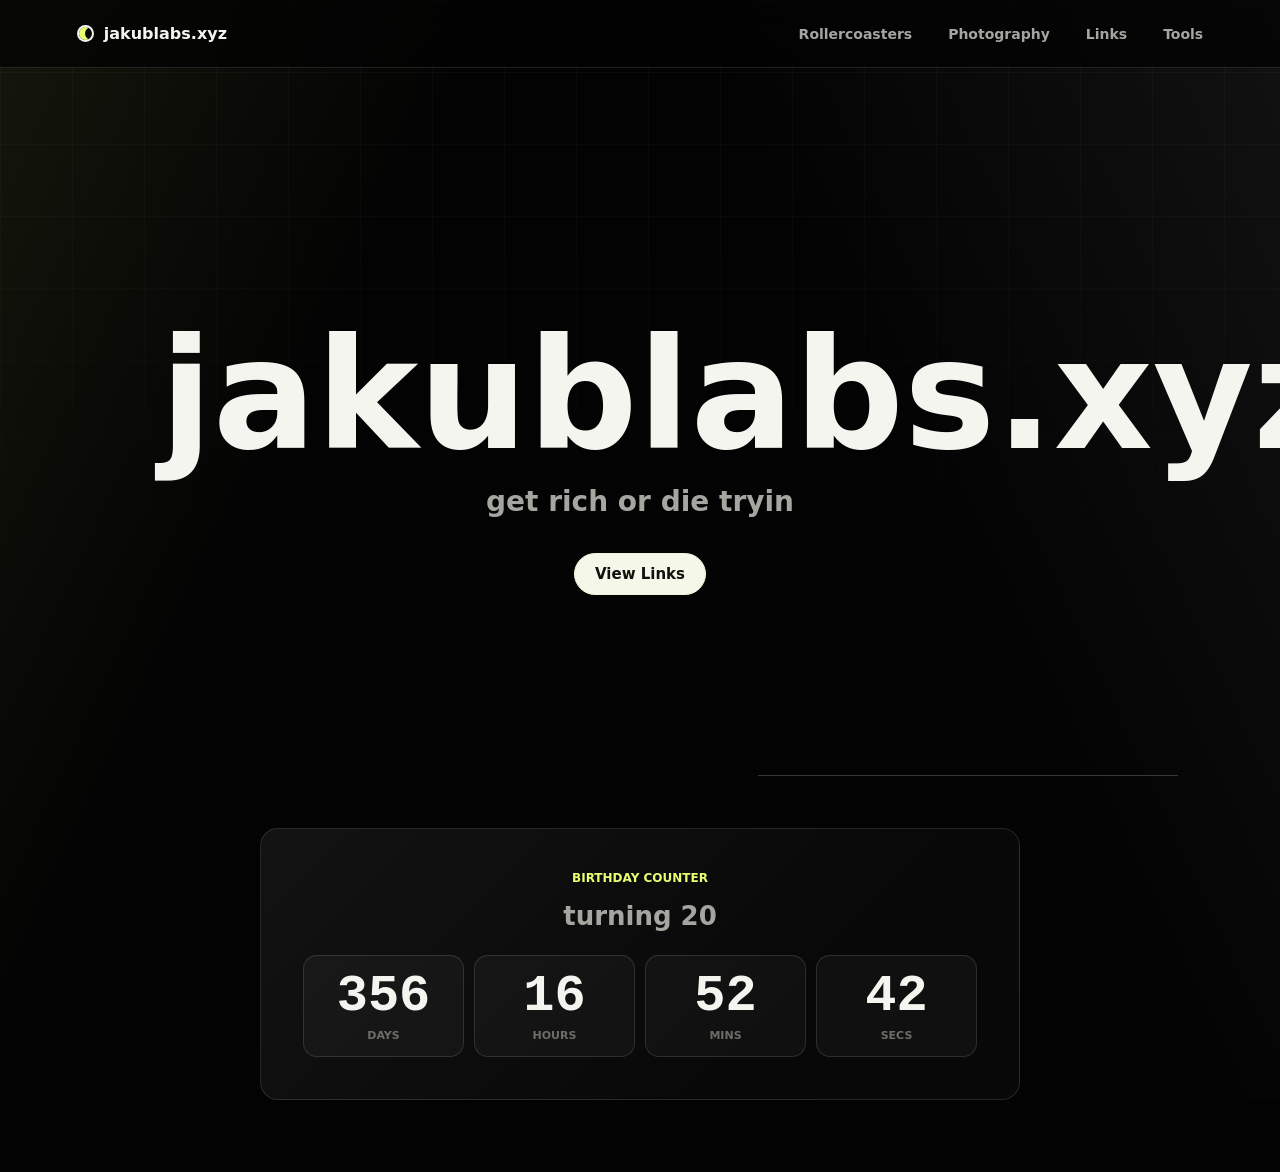
==== index.html @ 98b70791 "Add files via upload" ====
<!doctype html>
<html lang="en">
  <head>
    <meta charset="UTF-8" />
    <meta name="viewport" content="width=device-width, initial-scale=1.0" />
    <title>jakublabs.xyz</title>
    <link rel="stylesheet" href="styles.css" />
  </head>
  <body>
    <header class="site-header" aria-label="Primary">
      <a class="brand" href="#" aria-label="jakublabs.xyz home">
        <span class="brand-mark" aria-hidden="true"></span>
        <span>jakublabs.xyz</span>
      </a>

      <nav class="nav-links" aria-label="Main navigation">
        <a href="https://rollercoasters.jakublabs.xyz">Rollercoasters</a>
        <a href="https://jakubondslr.myportfolio.com/">Photography</a>
        <a href="https://links.jakublabs.xyz/">Links</a>
        <a href="tools/index.html">Tools</a>
      </nav>
    </header>

    <main>
      <section class="hero" aria-labelledby="page-title">
        <div class="hero-inner">
          <h1 id="page-title">jakublabs.xyz</h1>
          <p class="lede">get rich or die tryin</p>
          <div class="hero-actions">
            <a class="button button-light" href="https://links.jakublabs.xyz/">View Links</a>
          </div>
        </div>
      </section>

      <section class="birthday-counter" aria-labelledby="birthday-counter-title">
        <p class="counter-label" id="birthday-counter-title">birthday counter</p>
        <p class="counter-age" id="birthday-age">turning --</p>
        <p class="birthday-message" id="birthday-message" hidden>its my birthday</p>
        <div class="timer" id="birthday-timer" aria-live="polite">
          <div class="timer-unit">
            <span class="timer-value" id="timer-days">--</span>
            <span class="timer-label">days</span>
          </div>
          <div class="timer-unit">
            <span class="timer-value" id="timer-hours">--</span>
            <span class="timer-label">hours</span>
          </div>
          <div class="timer-unit">
            <span class="timer-value" id="timer-minutes">--</span>
            <span class="timer-label">mins</span>
          </div>
          <div class="timer-unit">
            <span class="timer-value" id="timer-seconds">--</span>
            <span class="timer-label">secs</span>
          </div>
        </div>
      </section>
    </main>

    <script src="script.js"></script>
  </body>
</html>
---- styles.css ----
:root {
  color-scheme: dark;
  --bg: #030303;
  --surface: #0a0a0b;
  --surface-soft: #111113;
  --line: rgba(255, 255, 255, 0.12);
  --line-strong: rgba(255, 255, 255, 0.2);
  --text: #f5f5f0;
  --muted: #a6a6a0;
  --dim: #6d6d68;
  --signal: #e9ff70;
}

* {
  box-sizing: border-box;
}

html {
  min-height: 100%;
  background: var(--bg);
}

body {
  min-height: 100vh;
  margin: 0;
  overflow-x: hidden;
  background:
    linear-gradient(115deg, rgba(233, 255, 112, 0.08), transparent 28rem),
    linear-gradient(245deg, rgba(255, 255, 255, 0.06), transparent 34rem),
    var(--bg);
  color: var(--text);
  font-family:
    Inter, ui-sans-serif, system-ui, -apple-system, BlinkMacSystemFont, "Segoe UI",
    sans-serif;
}

body::before {
  position: fixed;
  inset: 0;
  pointer-events: none;
  content: "";
  background-image:
    linear-gradient(rgba(255, 255, 255, 0.035) 1px, transparent 1px),
    linear-gradient(90deg, rgba(255, 255, 255, 0.035) 1px, transparent 1px);
  background-size: 72px 72px;
  mask-image: linear-gradient(to bottom, #000, transparent 75%);
}

a {
  color: inherit;
  text-decoration: none;
}

.site-header {
  position: sticky;
  top: 0;
  z-index: 5;
  display: flex;
  min-height: 68px;
  align-items: center;
  justify-content: space-between;
  gap: 28px;
  padding: 0 clamp(20px, 6vw, 92px);
  border-bottom: 1px solid var(--line);
  background: rgba(3, 3, 3, 0.76);
  backdrop-filter: blur(18px);
}

.brand,
.nav-links {
  display: flex;
  align-items: center;
}

.brand {
  gap: 10px;
  font-size: 16px;
  font-weight: 760;
}

.brand-mark {
  width: 17px;
  height: 17px;
  border: 2px solid var(--text);
  border-radius: 50%;
  box-shadow: inset 6px 0 0 var(--signal);
}

.nav-links {
  justify-content: flex-end;
  gap: clamp(18px, 3vw, 36px);
  color: var(--muted);
  font-size: 14px;
  font-weight: 650;
}

.nav-links a {
  transition:
    color 160ms ease,
    transform 160ms ease;
}

.nav-links a:hover {
  color: var(--text);
  transform: translateY(-1px);
}

.hero {
  position: relative;
  display: grid;
  min-height: min(760px, calc(100vh - 68px));
  place-items: center;
  padding: clamp(68px, 12vw, 132px) 24px clamp(56px, 9vw, 104px);
  text-align: center;
}

.hero::after {
  position: absolute;
  right: max(24px, 8vw);
  bottom: 52px;
  width: min(34vw, 420px);
  height: 1px;
  background: var(--line-strong);
  content: "";
}

.hero-inner {
  position: relative;
  z-index: 1;
  display: grid;
  justify-items: center;
}

h1 {
  max-width: 960px;
  margin: 0;
  font-size: clamp(58px, 12vw, 156px);
  font-weight: 820;
  line-height: 0.86;
  letter-spacing: 0;
}

.lede {
  margin: 24px auto 0;
  color: var(--muted);
  font-size: clamp(18px, 2.2vw, 28px);
  font-weight: 560;
  line-height: 1.2;
}

.hero-actions {
  display: flex;
  justify-content: center;
  margin-top: 34px;
}

.button {
  display: inline-flex;
  min-height: 42px;
  align-items: center;
  justify-content: center;
  border-radius: 999px;
  padding: 0 20px;
  font-size: 15px;
  font-weight: 760;
  white-space: nowrap;
}

.button-light {
  border: 1px solid #eff2d6;
  background: #f5f7e9;
  color: #11120e;
}

.birthday-counter {
  position: relative;
  z-index: 1;
  width: min(760px, calc(100% - 40px));
  margin: 0 auto 72px;
  border: 1px solid var(--line);
  border-radius: 18px;
  background:
    linear-gradient(135deg, rgba(255, 255, 255, 0.045), transparent 70%),
    rgba(10, 10, 11, 0.82);
  padding: clamp(24px, 5vw, 42px);
  text-align: center;
}

.counter-label {
  margin: 0;
  color: var(--signal);
  font-size: 12px;
  font-weight: 820;
  text-transform: uppercase;
}

.counter-age {
  margin: 16px 0 0;
  color: var(--muted);
  font-size: clamp(18px, 3vw, 26px);
  font-weight: 650;
}

.birthday-message {
  margin: 20px 0 0;
  color: var(--text);
  font-size: clamp(28px, 6vw, 54px);
  font-weight: 820;
  line-height: 1;
}

.timer {
  display: grid;
  grid-template-columns: repeat(4, minmax(0, 1fr));
  gap: 10px;
  margin-top: 24px;
}

.timer-unit {
  display: grid;
  min-width: 0;
  gap: 8px;
  border: 1px solid var(--line);
  border-radius: 14px;
  background: rgba(255, 255, 255, 0.035);
  padding: 16px 10px 14px;
}

.timer-value {
  color: var(--text);
  font-family:
    "SFMono-Regular", Consolas, "Liberation Mono", Menlo, monospace;
  font-size: clamp(28px, 6vw, 52px);
  font-weight: 800;
  line-height: 0.95;
  font-variant-numeric: tabular-nums;
}

.timer-label {
  color: var(--dim);
  font-size: 11px;
  font-weight: 780;
  text-transform: uppercase;
}

.tools-page {
  position: relative;
  z-index: 1;
  width: min(1120px, calc(100% - 40px));
  margin: 0 auto;
  padding: clamp(56px, 9vw, 104px) 0 72px;
}

.tools-hero {
  display: grid;
  justify-items: center;
  padding: 24px 0 clamp(42px, 7vw, 72px);
  text-align: center;
}

.tools-kicker {
  margin: 0 0 16px;
  color: var(--signal);
  font-size: 12px;
  font-weight: 820;
  text-transform: uppercase;
}

.tools-grid {
  display: grid;
  grid-template-columns: repeat(3, minmax(0, 1fr));
  gap: 14px;
}

.tool-card {
  display: grid;
  min-height: 220px;
  align-content: end;
  border: 1px solid var(--line);
  border-radius: 18px;
  background:
    linear-gradient(135deg, rgba(255, 255, 255, 0.045), transparent 70%),
    rgba(10, 10, 11, 0.82);
  padding: 24px;
  transition:
    border-color 160ms ease,
    transform 160ms ease,
    background 160ms ease;
}

.tool-card:hover {
  border-color: rgba(233, 255, 112, 0.55);
  background:
    linear-gradient(135deg, rgba(233, 255, 112, 0.1), transparent 70%),
    rgba(17, 17, 19, 0.92);
  transform: translateY(-2px);
}

.tool-number {
  color: var(--signal);
  font-size: 12px;
  font-weight: 820;
}

.tool-card h2 {
  margin: 42px 0 10px;
  color: var(--text);
  font-size: clamp(30px, 4vw, 48px);
  line-height: 0.95;
}

.tool-card p {
  max-width: 32ch;
  margin: 0;
  color: var(--muted);
  font-size: 15px;
  line-height: 1.35;
}

@media (max-width: 760px) {
  .site-header {
    align-items: flex-start;
    flex-direction: column;
    justify-content: center;
    padding-block: 16px;
  }

  .nav-links {
    width: 100%;
    justify-content: space-between;
    gap: 12px;
  }

  .hero {
    min-height: 620px;
  }

  .hero::after {
    right: 24px;
    bottom: 34px;
    width: calc(100% - 48px);
  }

  .birthday-counter {
    margin-bottom: 40px;
  }

  .timer {
    grid-template-columns: repeat(2, minmax(0, 1fr));
  }

  .tools-grid {
    grid-template-columns: 1fr;
  }
}

@media (max-width: 460px) {
  .nav-links {
    font-size: 13px;
  }

  h1 {
    font-size: clamp(48px, 18vw, 76px);
  }
}
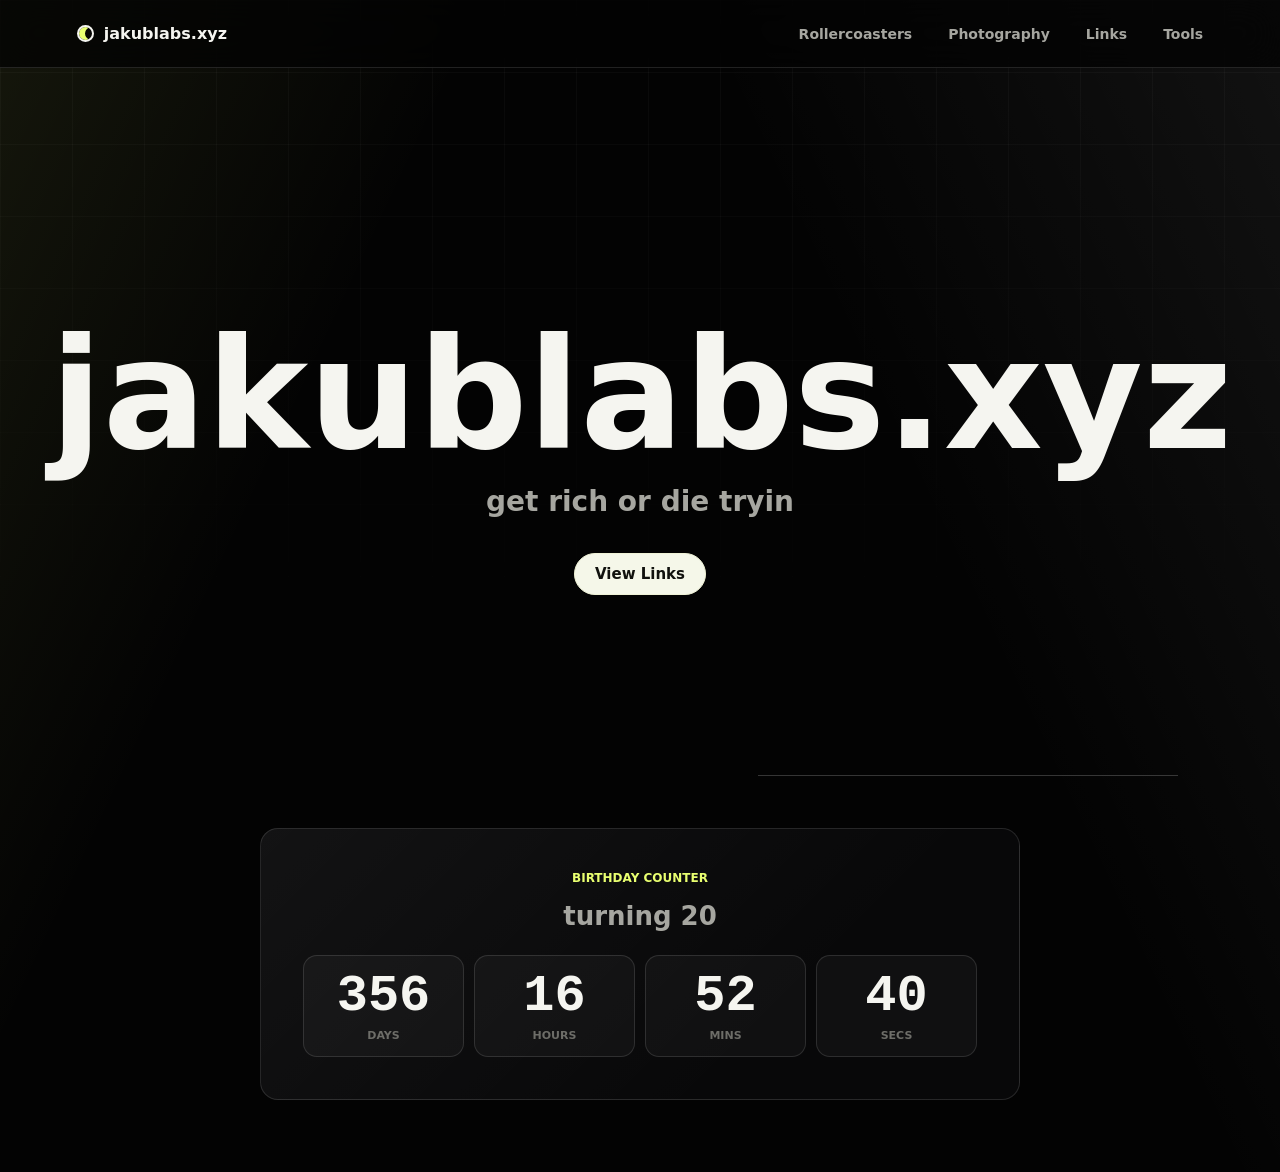
==== commit 0d8aefb6: "Add files via upload" ====
--- a/index.html
+++ b/index.html
@@ -17,7 +17,7 @@
         <a href="https://rollercoasters.jakublabs.xyz">Rollercoasters</a>
         <a href="https://jakubondslr.myportfolio.com/">Photography</a>
         <a href="https://links.jakublabs.xyz/">Links</a>
-        <a href="tools/index.html">Tools</a>
+        <a href="tools/">Tools</a>
       </nav>
     </header>
 
--- a/styles.css
+++ b/styles.css
@@ -16,11 +16,14 @@
 }
 
 html {
+  width: 100%;
   min-height: 100%;
+  overflow-x: hidden;
   background: var(--bg);
 }
 
 body {
+  width: 100%;
   min-height: 100vh;
   margin: 0;
   overflow-x: hidden;
@@ -56,11 +59,14 @@
   top: 0;
   z-index: 5;
   display: flex;
+  flex-wrap: nowrap;
   min-height: 68px;
   align-items: center;
   justify-content: space-between;
   gap: 28px;
   padding: 0 clamp(20px, 6vw, 92px);
+  width: 100%;
+  max-width: 100%;
   border-bottom: 1px solid var(--line);
   background: rgba(3, 3, 3, 0.76);
   backdrop-filter: blur(18px);
@@ -87,6 +93,9 @@
 }
 
 .nav-links {
+  min-width: 0;
+  max-width: 100%;
+  flex-wrap: nowrap;
   justify-content: flex-end;
   gap: clamp(18px, 3vw, 36px);
   color: var(--muted);
@@ -132,12 +141,13 @@
 }
 
 h1 {
-  max-width: 960px;
+  max-width: min(1180px, 100%);
   margin: 0;
   font-size: clamp(58px, 12vw, 156px);
   font-weight: 820;
   line-height: 0.86;
   letter-spacing: 0;
+  white-space: nowrap;
 }
 
 .lede {
@@ -317,22 +327,50 @@
   line-height: 1.35;
 }
 
+@media (max-width: 980px) {
+  .tools-grid {
+    grid-template-columns: repeat(2, minmax(0, 1fr));
+  }
+}
+
 @media (max-width: 760px) {
   .site-header {
-    align-items: flex-start;
-    flex-direction: column;
+    align-items: center;
+    flex-wrap: wrap;
     justify-content: center;
-    padding-block: 16px;
+    gap: 14px;
+    padding: 14px 18px 16px;
   }
 
   .nav-links {
     width: 100%;
-    justify-content: space-between;
-    gap: 12px;
+    justify-content: center;
+    gap: 10px;
+    overflow-x: auto;
+    overscroll-behavior-x: contain;
+    padding-bottom: 2px;
+    font-size: 13px;
+    scrollbar-width: none;
+  }
+
+  .nav-links::-webkit-scrollbar {
+    display: none;
+  }
+
+  .nav-links a {
+    border: 1px solid var(--line);
+    border-radius: 999px;
+    background: rgba(255, 255, 255, 0.035);
+    padding: 8px 11px;
   }
 
   .hero {
-    min-height: 620px;
+    min-height: 540px;
+    padding: 72px 18px 76px;
+  }
+
+  h1 {
+    white-space: normal;
   }
 
   .hero::after {
@@ -342,24 +380,79 @@
   }
 
   .birthday-counter {
+    width: min(100% - 28px, 760px);
     margin-bottom: 40px;
+    padding: 22px 14px;
   }
 
   .timer {
     grid-template-columns: repeat(2, minmax(0, 1fr));
+    gap: 8px;
   }
 
   .tools-grid {
     grid-template-columns: 1fr;
   }
+
+  .tools-page {
+    width: min(100% - 28px, 1120px);
+    padding-top: 44px;
+  }
+
+  .tool-card {
+    min-height: 170px;
+    padding: 20px;
+  }
+
+  .tool-card h2 {
+    margin-top: 32px;
+  }
 }
 
 @media (max-width: 460px) {
+  body::before {
+    background-size: 52px 52px;
+  }
+
+  .brand {
+    font-size: 15px;
+  }
+
   .nav-links {
-    font-size: 13px;
+    justify-content: flex-start;
+    flex-wrap: nowrap;
   }
 
   h1 {
-    font-size: clamp(48px, 18vw, 76px);
-  }
-}
+    font-size: clamp(42px, 16vw, 68px);
+    line-height: 0.9;
+    white-space: normal;
+  }
+
+  .hero {
+    min-height: 460px;
+  }
+
+  .lede {
+    font-size: 17px;
+  }
+
+  .timer-value {
+    font-size: clamp(26px, 11vw, 42px);
+  }
+
+  .timer-unit {
+    padding: 14px 8px 12px;
+  }
+
+  .button {
+    min-height: 40px;
+    padding: 0 17px;
+  }
+}
+
+@media (max-width: 340px) {
+  .timer {
+    grid-template-columns: 1fr;
+  }
+}
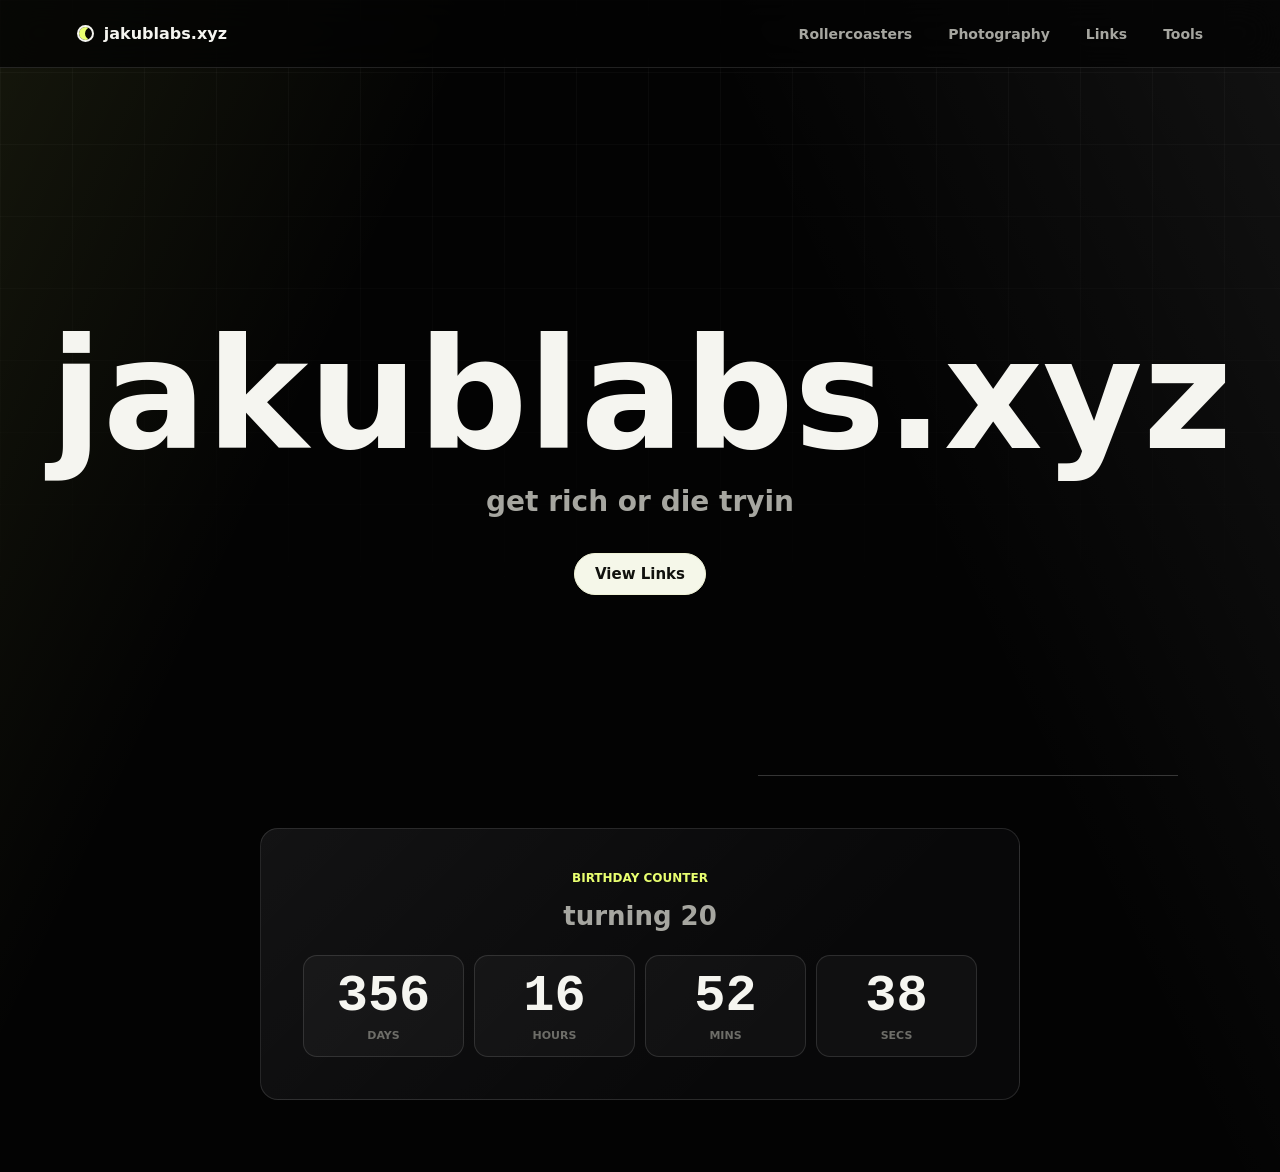
==== commit 972265fb: "Add files via upload" ====
--- a/index.html
+++ b/index.html
@@ -17,7 +17,7 @@
         <a href="https://rollercoasters.jakublabs.xyz">Rollercoasters</a>
         <a href="https://jakubondslr.myportfolio.com/">Photography</a>
         <a href="https://links.jakublabs.xyz/">Links</a>
-        <a href="tools/">Tools</a>
+        <a href="tools/index.html">Tools</a>
       </nav>
     </header>
 
--- a/styles.css
+++ b/styles.css
@@ -137,6 +137,8 @@
   position: relative;
   z-index: 1;
   display: grid;
+  width: 100%;
+  min-width: 0;
   justify-items: center;
 }
 
@@ -344,7 +346,8 @@
 
   .nav-links {
     width: 100%;
-    justify-content: center;
+    justify-content: flex-start;
+    flex-wrap: nowrap;
     gap: 10px;
     overflow-x: auto;
     overscroll-behavior-x: contain;
@@ -370,7 +373,8 @@
   }
 
   h1 {
-    white-space: normal;
+    white-space: nowrap;
+    max-width: 100%;
   }
 
   .hero::after {
@@ -424,9 +428,9 @@
   }
 
   h1 {
-    font-size: clamp(42px, 16vw, 68px);
-    line-height: 0.9;
-    white-space: normal;
+    font-size: clamp(31px, 10.7vw, 48px);
+    line-height: 0.92;
+    white-space: nowrap;
   }
 
   .hero {
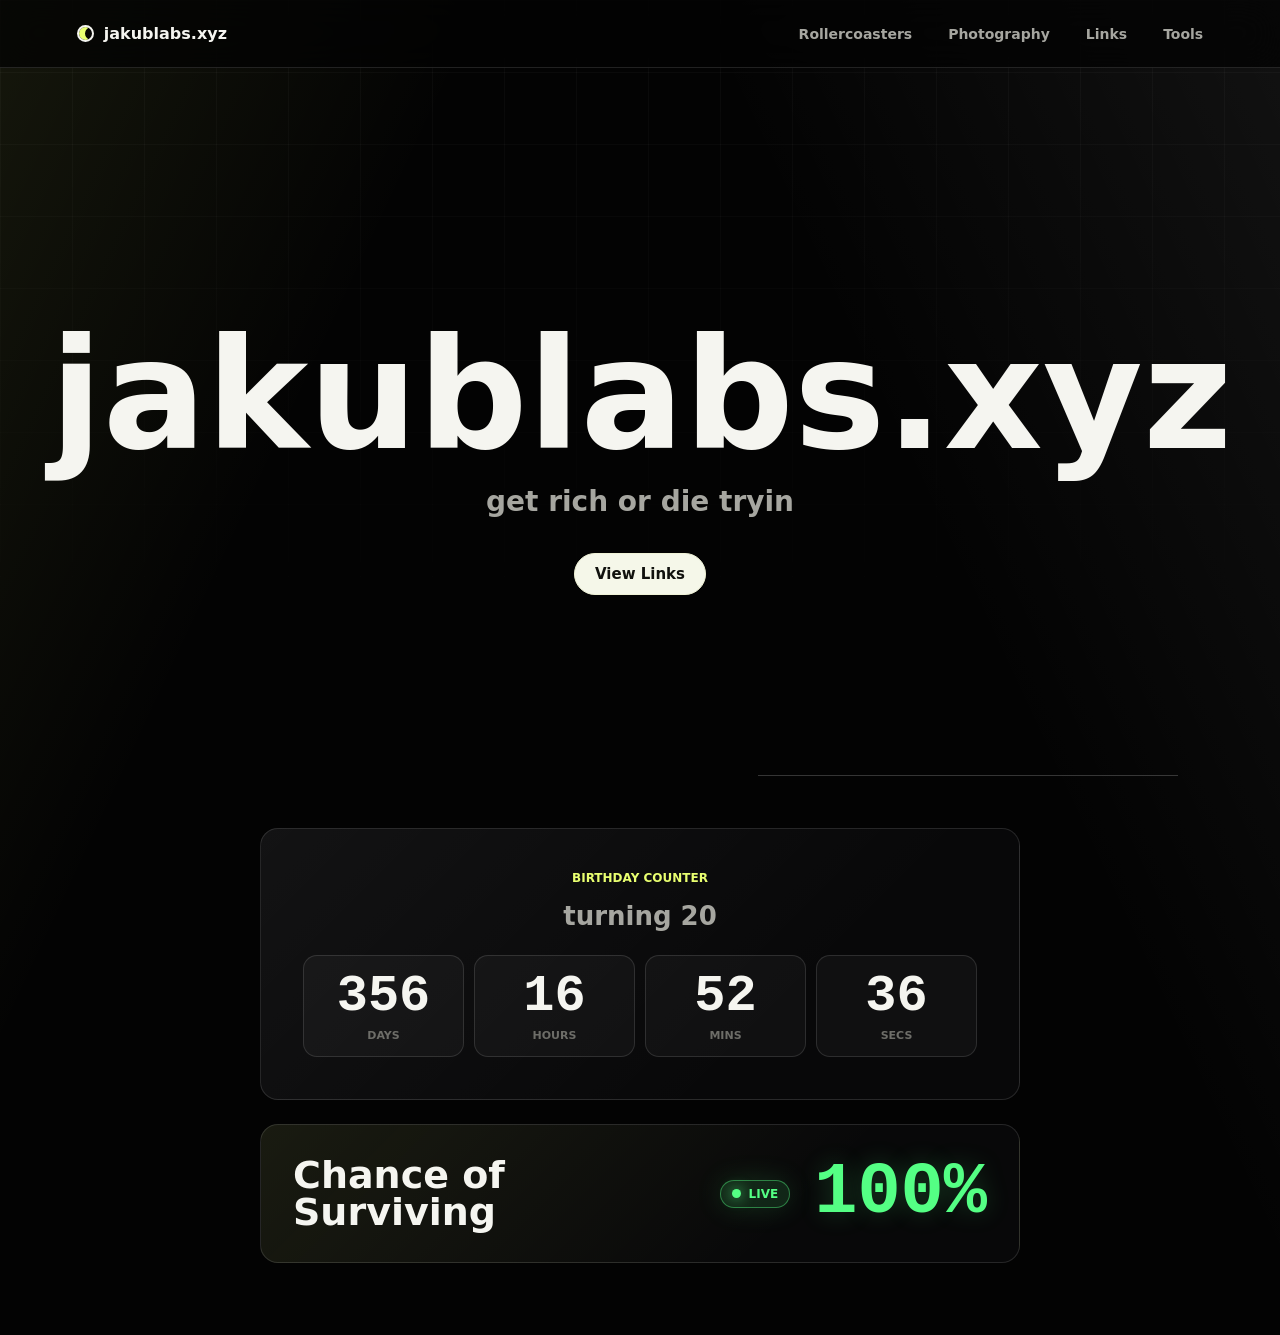
==== commit b6a254b1: "Add files via upload" ====
--- a/index.html
+++ b/index.html
@@ -4,7 +4,7 @@
     <meta charset="UTF-8" />
     <meta name="viewport" content="width=device-width, initial-scale=1.0" />
     <title>jakublabs.xyz</title>
-    <link rel="stylesheet" href="styles.css" />
+    <link rel="stylesheet" href="styles.css?v=3" />
   </head>
   <body>
     <header class="site-header" aria-label="Primary">
@@ -55,8 +55,16 @@
           </div>
         </div>
       </section>
+
+      <section class="survival-card" aria-labelledby="survival-title">
+        <h2 id="survival-title">Chance of Surviving</h2>
+        <div class="survival-status">
+          <span class="live-pill"><span aria-hidden="true"></span>live</span>
+          <strong id="survival-percentage">--%</strong>
+        </div>
+      </section>
     </main>
 
-    <script src="script.js"></script>
+    <script src="script.js?v=2"></script>
   </body>
 </html>
--- a/styles.css
+++ b/styles.css
@@ -255,6 +255,71 @@
   text-transform: uppercase;
 }
 
+.survival-card {
+  position: relative;
+  z-index: 1;
+  display: grid;
+  grid-template-columns: 1fr auto auto;
+  gap: 24px;
+  align-items: center;
+  width: min(760px, calc(100% - 40px));
+  margin: -48px auto 72px;
+  border: 1px solid var(--line);
+  border-radius: 18px;
+  background:
+    linear-gradient(135deg, rgba(233, 255, 112, 0.08), transparent 70%),
+    rgba(10, 10, 11, 0.82);
+  padding: clamp(22px, 4vw, 32px);
+}
+
+.survival-card h2 {
+  margin: 0;
+  color: var(--text);
+  font-size: clamp(24px, 4vw, 38px);
+  font-weight: 820;
+  line-height: 0.96;
+}
+
+.survival-status {
+  display: contents;
+}
+
+.live-pill {
+  display: inline-flex;
+  min-height: 28px;
+  align-items: center;
+  justify-self: center;
+  gap: 8px;
+  border: 1px solid rgba(84, 255, 132, 0.42);
+  border-radius: 999px;
+  background: rgba(84, 255, 132, 0.12);
+  box-shadow: 0 0 28px rgba(84, 255, 132, 0.14);
+  color: #54ff84;
+  padding: 0 11px;
+  font-size: 12px;
+  font-weight: 860;
+  text-transform: uppercase;
+}
+
+.live-pill span {
+  width: 9px;
+  height: 9px;
+  border-radius: 50%;
+  background: #54ff84;
+  box-shadow: 0 0 14px rgba(84, 255, 132, 0.95);
+}
+
+.survival-status strong {
+  justify-self: end;
+  color: #54ff84;
+  font-family:
+    "SFMono-Regular", Consolas, "Liberation Mono", Menlo, monospace;
+  font-size: clamp(42px, 7vw, 72px);
+  font-weight: 900;
+  line-height: 0.9;
+  text-shadow: 0 0 24px rgba(84, 255, 132, 0.22);
+}
+
 .tools-page {
   position: relative;
   z-index: 1;
@@ -389,6 +454,11 @@
     padding: 22px 14px;
   }
 
+  .survival-card {
+    width: min(100% - 28px, 760px);
+    margin: -18px auto 44px;
+  }
+
   .timer {
     grid-template-columns: repeat(2, minmax(0, 1fr));
     gap: 8px;
@@ -449,6 +519,21 @@
     padding: 14px 8px 12px;
   }
 
+  .survival-card {
+    grid-template-columns: 1fr;
+  }
+
+  .survival-status {
+    display: grid;
+    justify-items: start;
+    gap: 10px;
+  }
+
+  .live-pill,
+  .survival-status strong {
+    justify-self: start;
+  }
+
   .button {
     min-height: 40px;
     padding: 0 17px;
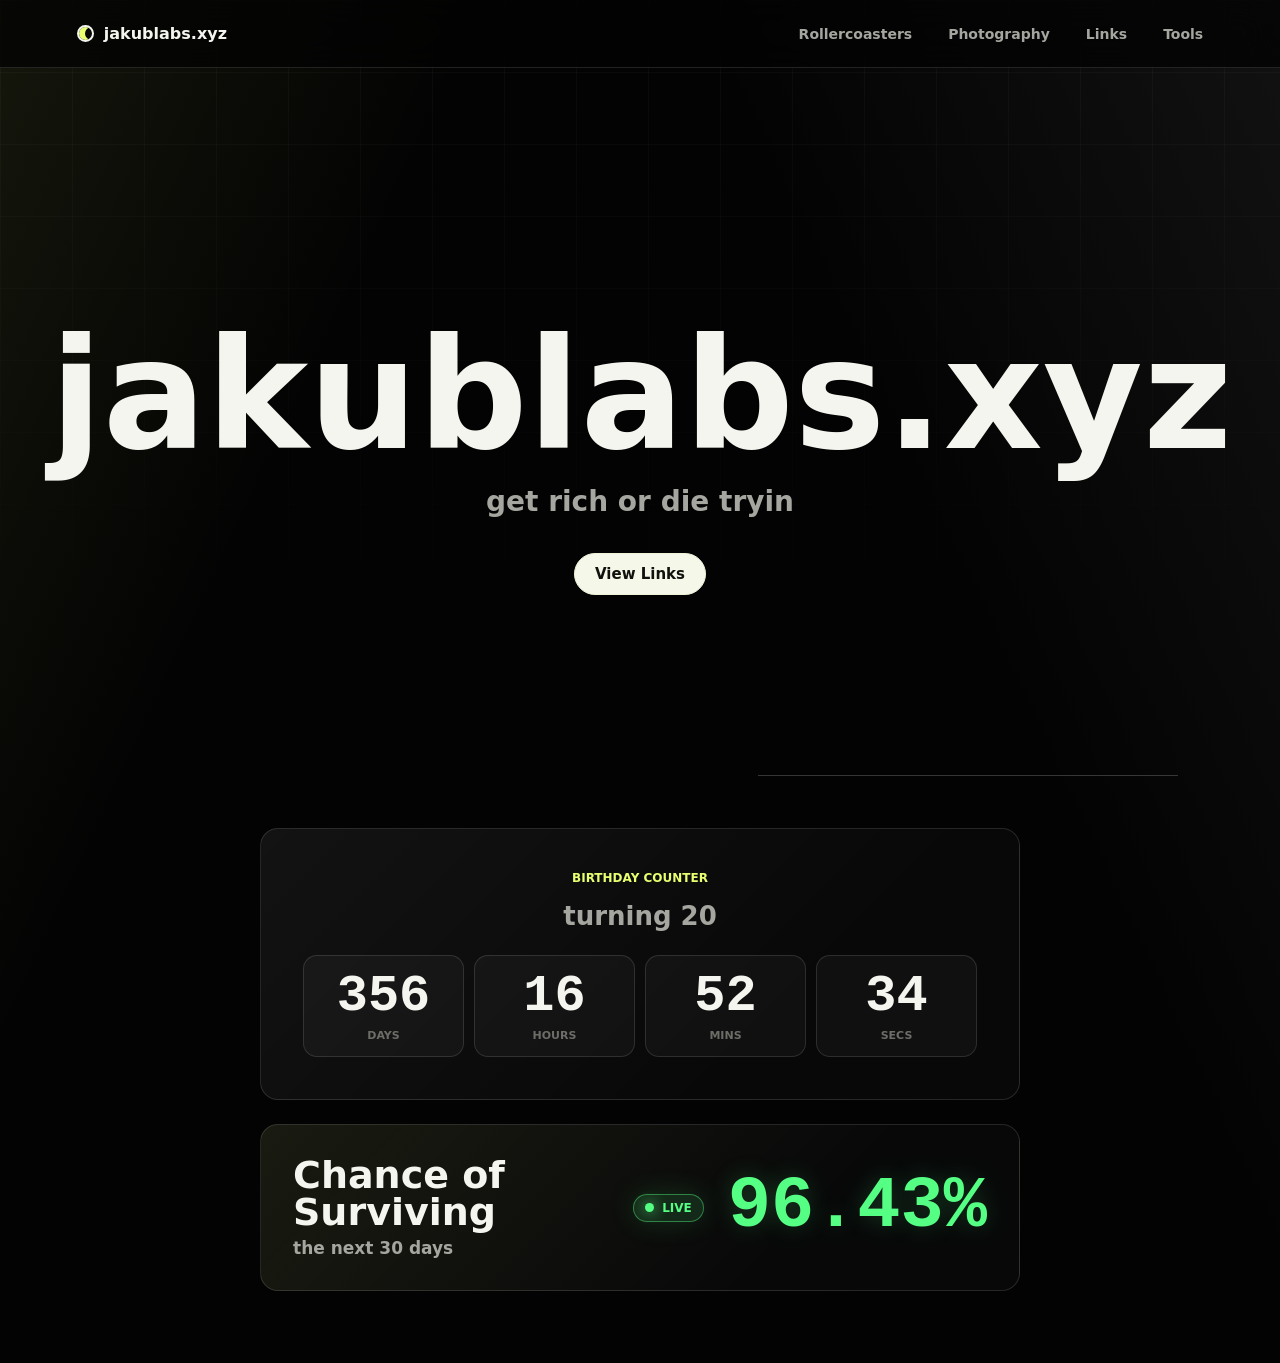
==== commit 839ae4c7: "Add files via upload" ====
--- a/index.html
+++ b/index.html
@@ -4,7 +4,7 @@
     <meta charset="UTF-8" />
     <meta name="viewport" content="width=device-width, initial-scale=1.0" />
     <title>jakublabs.xyz</title>
-    <link rel="stylesheet" href="styles.css?v=3" />
+    <link rel="stylesheet" href="styles.css?v=4" />
   </head>
   <body>
     <header class="site-header" aria-label="Primary">
@@ -57,7 +57,10 @@
       </section>
 
       <section class="survival-card" aria-labelledby="survival-title">
-        <h2 id="survival-title">Chance of Surviving</h2>
+        <div class="survival-copy">
+          <h2 id="survival-title">Chance of Surviving</h2>
+          <p>the next 30 days</p>
+        </div>
         <div class="survival-status">
           <span class="live-pill"><span aria-hidden="true"></span>live</span>
           <strong id="survival-percentage">--%</strong>
--- a/styles.css
+++ b/styles.css
@@ -280,6 +280,18 @@
   line-height: 0.96;
 }
 
+.survival-copy {
+  display: grid;
+  gap: 8px;
+}
+
+.survival-copy p {
+  margin: 0;
+  color: var(--muted);
+  font-size: clamp(14px, 2vw, 17px);
+  font-weight: 680;
+}
+
 .survival-status {
   display: contents;
 }
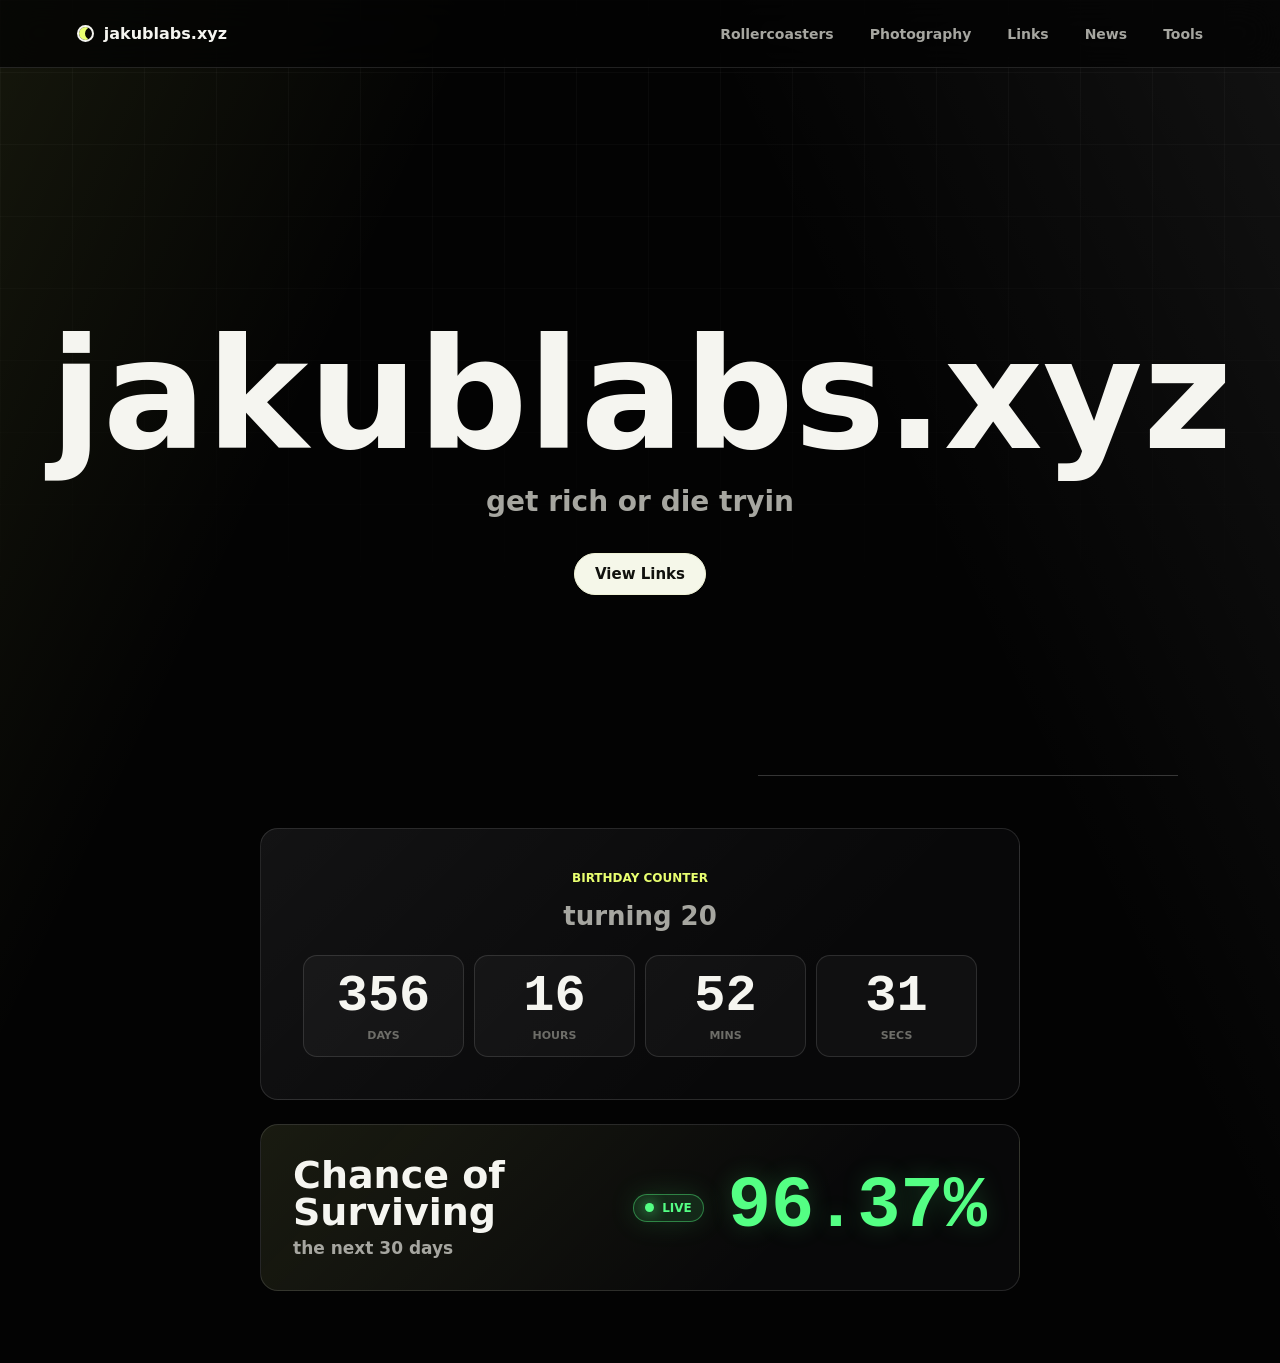
==== commit ab53d343: "Add files via upload" ====
--- a/index.html
+++ b/index.html
@@ -4,7 +4,7 @@
     <meta charset="UTF-8" />
     <meta name="viewport" content="width=device-width, initial-scale=1.0" />
     <title>jakublabs.xyz</title>
-    <link rel="stylesheet" href="styles.css?v=4" />
+    <link rel="stylesheet" href="styles.css?v=6" />
   </head>
   <body>
     <header class="site-header" aria-label="Primary">
@@ -17,6 +17,7 @@
         <a href="https://rollercoasters.jakublabs.xyz">Rollercoasters</a>
         <a href="https://jakubondslr.myportfolio.com/">Photography</a>
         <a href="https://links.jakublabs.xyz/">Links</a>
+        <a href="news/index.html">News</a>
         <a href="tools/index.html">Tools</a>
       </nav>
     </header>
--- a/styles.css
+++ b/styles.css
@@ -361,6 +361,58 @@
   gap: 14px;
 }
 
+.privacy-notice {
+  display: grid;
+  width: min(780px, 100%);
+  min-height: 58px;
+  margin: 26px auto 0;
+  place-items: center;
+  border: 1px solid rgba(233, 255, 112, 0.42);
+  border-radius: 18px;
+  background:
+    radial-gradient(circle at 12% 50%, rgba(233, 255, 112, 0.16), transparent 28%),
+    rgba(10, 10, 11, 0.82);
+  box-shadow:
+    0 0 34px rgba(233, 255, 112, 0.12),
+    inset 0 0 24px rgba(233, 255, 112, 0.04);
+  color: var(--text);
+  cursor: pointer;
+  padding: 16px 20px;
+  text-align: center;
+}
+
+.privacy-notice span {
+  max-width: 68ch;
+  color: var(--text);
+  font-size: 15px;
+  font-weight: 760;
+  line-height: 1.35;
+}
+
+.privacy-notice:hover,
+.privacy-notice[aria-expanded="true"] {
+  border-color: rgba(233, 255, 112, 0.72);
+  box-shadow:
+    0 0 44px rgba(233, 255, 112, 0.2),
+    inset 0 0 28px rgba(233, 255, 112, 0.06);
+}
+
+.privacy-details {
+  width: min(780px, 100%);
+  margin: 12px auto 0;
+  border: 1px solid rgba(255, 255, 255, 0.12);
+  border-radius: 18px;
+  background:
+    linear-gradient(135deg, rgba(255, 255, 255, 0.045), transparent 70%),
+    rgba(10, 10, 11, 0.88);
+  color: var(--muted);
+  padding: 18px 20px;
+  font-size: 15px;
+  font-weight: 620;
+  line-height: 1.5;
+  text-align: left;
+}
+
 .tool-card {
   display: grid;
   min-height: 220px;
@@ -404,6 +456,135 @@
   color: var(--muted);
   font-size: 15px;
   line-height: 1.35;
+}
+
+.news-page {
+  position: relative;
+  z-index: 1;
+  width: min(1120px, calc(100% - 40px));
+  margin: 0 auto;
+  padding: clamp(56px, 9vw, 104px) 0 72px;
+}
+
+.news-hero {
+  display: grid;
+  justify-items: center;
+  padding: 24px 0 clamp(42px, 7vw, 72px);
+  text-align: center;
+}
+
+.news-list {
+  display: grid;
+  gap: 14px;
+}
+
+.news-card {
+  display: grid;
+  min-height: 190px;
+  align-content: end;
+  border: 1px solid var(--line);
+  border-radius: 18px;
+  background:
+    linear-gradient(135deg, rgba(255, 255, 255, 0.045), transparent 70%),
+    rgba(10, 10, 11, 0.82);
+  padding: 24px;
+  transition:
+    border-color 160ms ease,
+    transform 160ms ease,
+    background 160ms ease;
+}
+
+.news-card:hover {
+  border-color: rgba(233, 255, 112, 0.55);
+  background:
+    linear-gradient(135deg, rgba(233, 255, 112, 0.1), transparent 70%),
+    rgba(17, 17, 19, 0.92);
+  transform: translateY(-2px);
+}
+
+.news-card time,
+.announcement-time {
+  margin-top: 12px;
+  color: var(--muted);
+  font-size: 14px;
+  font-weight: 720;
+}
+
+.news-card h2 {
+  margin: 22px 0 10px;
+  color: var(--text);
+  font-size: clamp(32px, 5vw, 56px);
+  line-height: 0.95;
+}
+
+.news-card p {
+  max-width: 68ch;
+  margin: 0;
+  color: var(--muted);
+  font-size: 16px;
+  line-height: 1.4;
+}
+
+.announcement-article {
+  border: 1px solid var(--line);
+  border-radius: 18px;
+  background:
+    linear-gradient(135deg, rgba(255, 255, 255, 0.045), transparent 70%),
+    rgba(10, 10, 11, 0.82);
+  padding: clamp(22px, 5vw, 44px);
+}
+
+.back-link {
+  display: inline-flex;
+  min-height: 38px;
+  align-items: center;
+  border: 1px solid var(--line);
+  border-radius: 999px;
+  color: var(--muted);
+  padding: 0 14px;
+  font-size: 13px;
+  font-weight: 780;
+  margin-bottom: 28px;
+}
+
+.announcement-article h1 {
+  white-space: normal;
+  max-width: 980px;
+  margin-top: 14px;
+  font-size: clamp(44px, 8vw, 104px);
+}
+
+.announcement-content {
+  display: grid;
+  gap: 18px;
+  max-width: 780px;
+  margin-top: clamp(32px, 5vw, 56px);
+}
+
+.announcement-content h2 {
+  margin: 18px 0 0;
+  color: var(--text);
+  font-size: clamp(28px, 4vw, 46px);
+  line-height: 0.98;
+}
+
+.announcement-content p,
+.announcement-content li {
+  color: var(--muted);
+  font-size: clamp(17px, 2vw, 20px);
+  font-weight: 560;
+  line-height: 1.55;
+}
+
+.announcement-content p,
+.announcement-content ul {
+  margin: 0;
+}
+
+.announcement-content ul {
+  display: grid;
+  gap: 10px;
+  padding-left: 24px;
 }
 
 @media (max-width: 980px) {
@@ -485,6 +666,11 @@
     padding-top: 44px;
   }
 
+  .news-page {
+    width: min(100% - 28px, 1120px);
+    padding-top: 44px;
+  }
+
   .tool-card {
     min-height: 170px;
     padding: 20px;
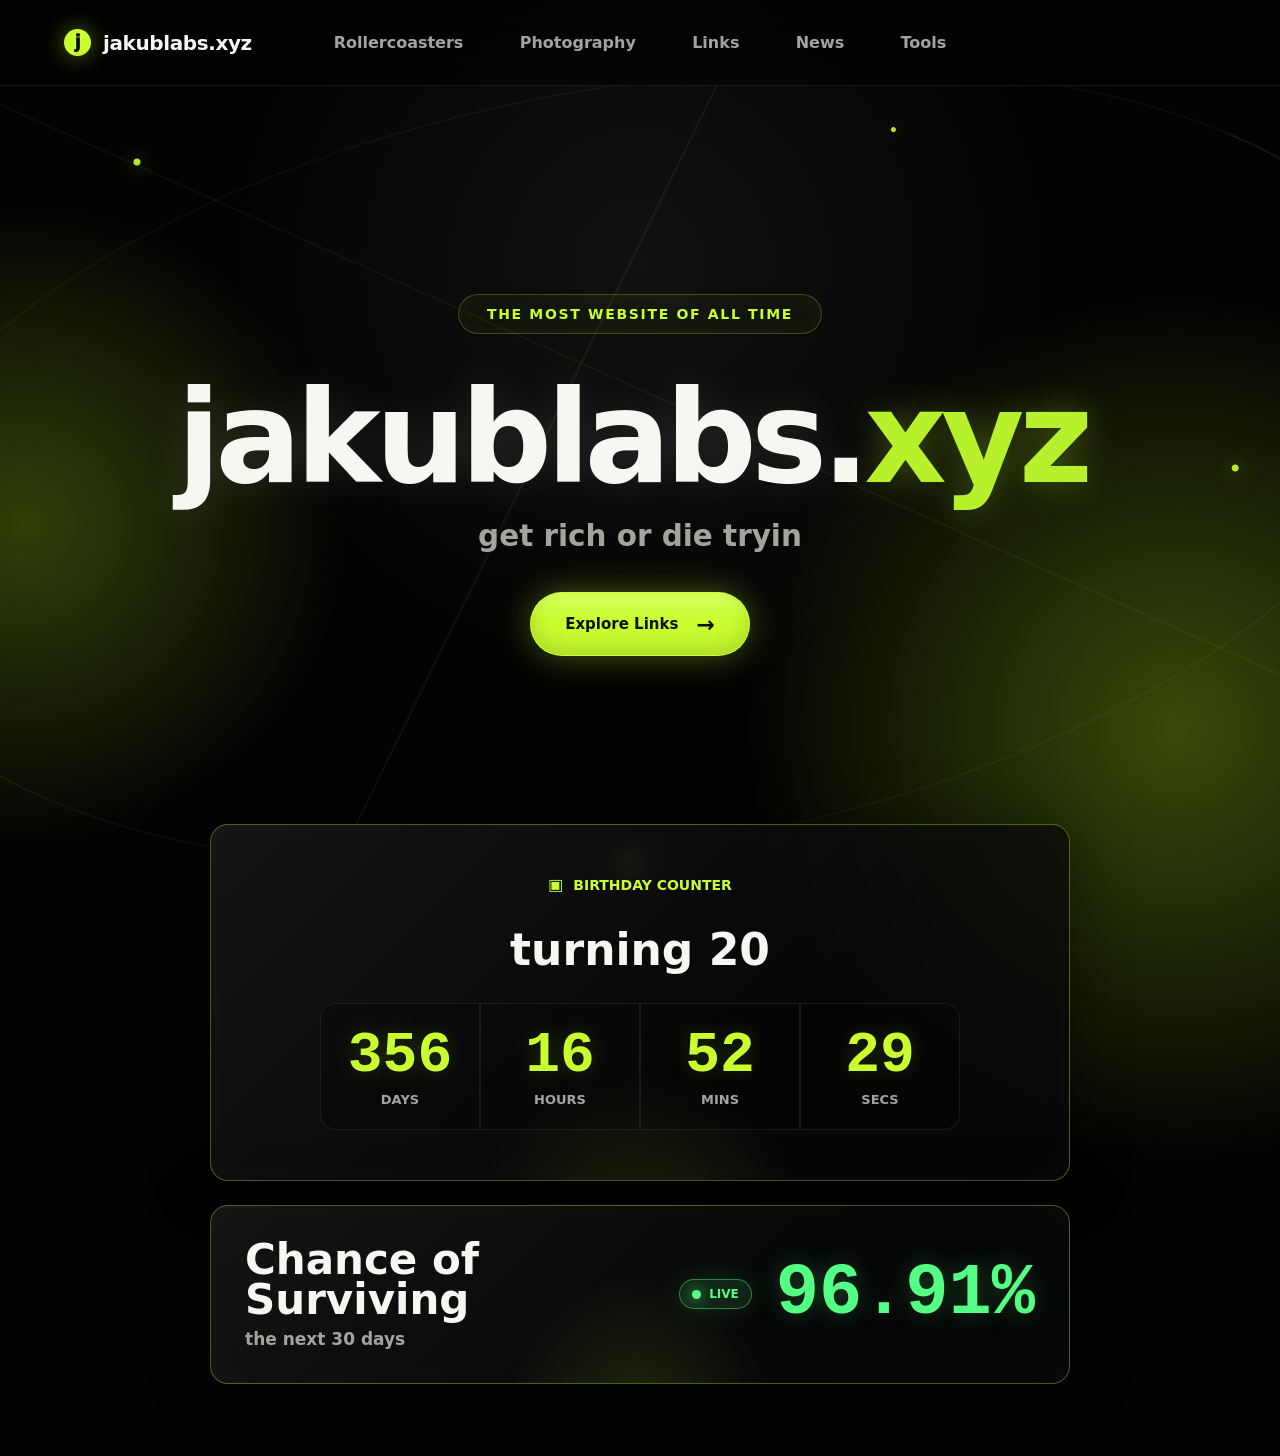
==== commit 57b80bb2: "Add files via upload" ====
--- a/index.html
+++ b/index.html
@@ -4,7 +4,7 @@
     <meta charset="UTF-8" />
     <meta name="viewport" content="width=device-width, initial-scale=1.0" />
     <title>jakublabs.xyz</title>
-    <link rel="stylesheet" href="styles.css?v=6" />
+    <link rel="stylesheet" href="styles.css?v=7" />
   </head>
   <body>
     <header class="site-header" aria-label="Primary">
@@ -25,10 +25,11 @@
     <main>
       <section class="hero" aria-labelledby="page-title">
         <div class="hero-inner">
-          <h1 id="page-title">jakublabs.xyz</h1>
+          <p class="hero-pill">the most website of all time</p>
+          <h1 id="page-title" class="typing-title" data-text="jakublabs.xyz"><span>jakublabs.</span><span class="accent">xyz</span></h1>
           <p class="lede">get rich or die tryin</p>
           <div class="hero-actions">
-            <a class="button button-light" href="https://links.jakublabs.xyz/">View Links</a>
+            <a class="button button-light" href="https://links.jakublabs.xyz/">Explore Links <span aria-hidden="true">→</span></a>
           </div>
         </div>
       </section>
@@ -69,6 +70,6 @@
       </section>
     </main>
 
-    <script src="script.js?v=2"></script>
+    <script src="script.js?v=3"></script>
   </body>
 </html>
--- a/styles.css
+++ b/styles.css
@@ -1,19 +1,20 @@
 :root {
   color-scheme: dark;
   --bg: #030303;
-  --surface: #0a0a0b;
-  --surface-soft: #111113;
-  --line: rgba(255, 255, 255, 0.12);
-  --line-strong: rgba(255, 255, 255, 0.2);
-  --text: #f5f5f0;
-  --muted: #a6a6a0;
-  --dim: #6d6d68;
-  --signal: #e9ff70;
-}
-
-* {
-  box-sizing: border-box;
-}
+  --surface: rgba(10, 10, 11, 0.72);
+  --surface-strong: rgba(18, 18, 19, 0.88);
+  --line: rgba(255, 255, 255, 0.11);
+  --line-lime: rgba(191, 255, 43, 0.34);
+  --text: #f7f7f1;
+  --muted: #a5a49c;
+  --dim: #6f6f68;
+  --signal: #caff2f;
+  --signal-strong: #b6f12b;
+  --green: #54ff84;
+}
+
+* { box-sizing: border-box; }
+[hidden] { display: none !important; }
 
 html {
   width: 100%;
@@ -28,13 +29,12 @@
   margin: 0;
   overflow-x: hidden;
   background:
-    linear-gradient(115deg, rgba(233, 255, 112, 0.08), transparent 28rem),
-    linear-gradient(245deg, rgba(255, 255, 255, 0.06), transparent 34rem),
-    var(--bg);
-  color: var(--text);
-  font-family:
-    Inter, ui-sans-serif, system-ui, -apple-system, BlinkMacSystemFont, "Segoe UI",
-    sans-serif;
+    radial-gradient(circle at 2% 36%, rgba(194, 255, 28, 0.24), transparent 20rem),
+    radial-gradient(circle at 92% 50%, rgba(194, 255, 28, 0.28), transparent 27rem),
+    radial-gradient(circle at 50% 18%, rgba(255, 255, 255, 0.055), transparent 26rem),
+    #030303;
+  color: var(--text);
+  font-family: Inter, ui-sans-serif, system-ui, -apple-system, BlinkMacSystemFont, "Segoe UI", sans-serif;
 }
 
 body::before {
@@ -42,11 +42,28 @@
   inset: 0;
   pointer-events: none;
   content: "";
-  background-image:
-    linear-gradient(rgba(255, 255, 255, 0.035) 1px, transparent 1px),
-    linear-gradient(90deg, rgba(255, 255, 255, 0.035) 1px, transparent 1px);
-  background-size: 72px 72px;
-  mask-image: linear-gradient(to bottom, #000, transparent 75%);
+  background:
+    radial-gradient(circle at 10.7% 18%, var(--signal) 0 3px, transparent 4px),
+    radial-gradient(circle at 69.8% 14.4%, var(--signal) 0 2px, transparent 3px),
+    radial-gradient(circle at 96.5% 52%, var(--signal) 0 3px, transparent 4px),
+    radial-gradient(circle at 49.3% 96%, var(--signal) 0 7px, transparent 8px),
+    linear-gradient(116deg, transparent 0 44%, rgba(194, 255, 28, 0.07) 44.08% 44.16%, transparent 44.24%),
+    linear-gradient(24deg, transparent 0 54%, rgba(194, 255, 28, 0.055) 54.08% 54.16%, transparent 54.24%);
+  filter: drop-shadow(0 0 10px rgba(202, 255, 47, 0.75));
+  opacity: 0.9;
+}
+
+body::after {
+  position: fixed;
+  inset: 86px -12vw auto -12vw;
+  height: 760px;
+  pointer-events: none;
+  border: 1px solid rgba(194, 255, 28, 0.08);
+  border-right-color: rgba(194, 255, 28, 0.16);
+  border-left-color: rgba(194, 255, 28, 0.12);
+  border-radius: 50%;
+  content: "";
+  transform: rotate(-10deg);
 }
 
 a {
@@ -57,19 +74,17 @@
 .site-header {
   position: sticky;
   top: 0;
-  z-index: 5;
-  display: flex;
-  flex-wrap: nowrap;
-  min-height: 68px;
+  z-index: 20;
+  display: grid;
+  grid-template-columns: 1fr auto 1fr;
+  min-height: 86px;
   align-items: center;
-  justify-content: space-between;
   gap: 28px;
-  padding: 0 clamp(20px, 6vw, 92px);
   width: 100%;
-  max-width: 100%;
-  border-bottom: 1px solid var(--line);
-  background: rgba(3, 3, 3, 0.76);
-  backdrop-filter: blur(18px);
+  padding: 0 clamp(22px, 5vw, 92px);
+  border-bottom: 1px solid rgba(255, 255, 255, 0.08);
+  background: rgba(3, 3, 3, 0.72);
+  backdrop-filter: blur(22px);
 }
 
 .brand,
@@ -79,83 +94,159 @@
 }
 
 .brand {
-  gap: 10px;
-  font-size: 16px;
-  font-weight: 760;
+  justify-self: start;
+  gap: 12px;
+  font-size: 20px;
+  font-weight: 860;
+  letter-spacing: -0.02em;
 }
 
 .brand-mark {
-  width: 17px;
-  height: 17px;
-  border: 2px solid var(--text);
+  position: relative;
+  display: inline-grid;
+  width: 27px;
+  height: 27px;
+  place-items: center;
   border-radius: 50%;
-  box-shadow: inset 6px 0 0 var(--signal);
+  background: var(--signal);
+  box-shadow: 0 0 22px rgba(202, 255, 47, 0.42);
+}
+
+.brand-mark::after {
+  color: #070807;
+  content: "j";
+  font-size: 17px;
+  font-weight: 950;
+  line-height: 1;
 }
 
 .nav-links {
+  grid-column: 2;
+  justify-self: center;
   min-width: 0;
   max-width: 100%;
   flex-wrap: nowrap;
-  justify-content: flex-end;
-  gap: clamp(18px, 3vw, 36px);
-  color: var(--muted);
-  font-size: 14px;
+  gap: clamp(28px, 4.4vw, 70px);
+  color: var(--muted);
+  font-size: 16px;
   font-weight: 650;
 }
 
 .nav-links a {
-  transition:
-    color 160ms ease,
-    transform 160ms ease;
-}
-
-.nav-links a:hover {
+  position: relative;
+  transition: color 160ms ease, transform 160ms ease;
+}
+
+.nav-links a:hover,
+.nav-links a[aria-current="page"] {
   color: var(--text);
   transform: translateY(-1px);
+}
+
+.nav-links a[aria-current="page"]::after {
+  position: absolute;
+  left: 50%;
+  bottom: -22px;
+  width: 7px;
+  height: 7px;
+  border-radius: 50%;
+  background: var(--signal);
+  box-shadow: 0 0 16px rgba(202, 255, 47, 0.9);
+  content: "";
+  transform: translateX(-50%);
+}
+
+main {
+  position: relative;
+  z-index: 1;
 }
 
 .hero {
   position: relative;
   display: grid;
-  min-height: min(760px, calc(100vh - 68px));
+  min-height: min(750px, calc(100vh - 86px));
   place-items: center;
-  padding: clamp(68px, 12vw, 132px) 24px clamp(56px, 9vw, 104px);
+  padding: clamp(72px, 11vw, 120px) 24px clamp(54px, 8vw, 92px);
   text-align: center;
 }
 
-.hero::after {
-  position: absolute;
-  right: max(24px, 8vw);
-  bottom: 52px;
-  width: min(34vw, 420px);
-  height: 1px;
-  background: var(--line-strong);
-  content: "";
-}
-
 .hero-inner {
-  position: relative;
-  z-index: 1;
   display: grid;
   width: 100%;
   min-width: 0;
   justify-items: center;
 }
 
+.reveal-on-scroll {
+  opacity: 0;
+  transform: translateY(26px) scale(0.985);
+  transition:
+    opacity 760ms ease,
+    transform 760ms cubic-bezier(0.2, 0.85, 0.2, 1);
+}
+
+.reveal-on-scroll.is-visible {
+  opacity: 1;
+  transform: translateY(0) scale(1);
+}
+
+.hero-pill,
+.tools-kicker {
+  margin: 0;
+  border: 1px solid rgba(202, 255, 47, 0.24);
+  border-radius: 999px;
+  background: rgba(202, 255, 47, 0.035);
+  box-shadow: inset 0 0 24px rgba(202, 255, 47, 0.04);
+  color: var(--signal);
+  padding: 11px 28px;
+  font-size: 14px;
+  font-weight: 850;
+  letter-spacing: 0.12em;
+  text-transform: uppercase;
+}
+
 h1 {
   max-width: min(1180px, 100%);
-  margin: 0;
-  font-size: clamp(58px, 12vw, 156px);
-  font-weight: 820;
+  margin: 48px 0 0;
+  font-size: clamp(66px, 10vw, 150px);
+  font-weight: 900;
   line-height: 0.86;
-  letter-spacing: 0;
+  letter-spacing: -0.045em;
+  text-shadow: 0 0 42px rgba(255, 255, 255, 0.12);
   white-space: nowrap;
 }
 
+h1 .accent {
+  color: var(--signal-strong);
+  text-shadow: 0 0 34px rgba(202, 255, 47, 0.28);
+}
+
+.typing-title::after {
+  display: inline-block;
+  width: 0.08em;
+  margin-left: 0.04em;
+  background: var(--signal);
+  box-shadow: 0 0 18px rgba(202, 255, 47, 0.8);
+  content: "";
+  height: 0.78em;
+  transform: translateY(0.08em);
+  animation: cursorBlink 850ms steps(2, start) infinite;
+}
+
+.typing-title.is-typed::after {
+  opacity: 0;
+  animation: none;
+}
+
+@keyframes cursorBlink {
+  0%, 45% { opacity: 1; }
+  46%, 100% { opacity: 0; }
+}
+
 .lede {
-  margin: 24px auto 0;
-  color: var(--muted);
-  font-size: clamp(18px, 2.2vw, 28px);
+  margin: 26px auto 0;
+  color: var(--muted);
+  font-size: clamp(22px, 2.3vw, 32px);
   font-weight: 560;
   line-height: 1.2;
 }
@@ -163,7 +254,7 @@
 .hero-actions {
   display: flex;
   justify-content: center;
-  margin-top: 34px;
+  margin-top: 38px;
 }
 
 .button {
@@ -171,87 +262,129 @@
   min-height: 42px;
   align-items: center;
   justify-content: center;
+  gap: 18px;
   border-radius: 999px;
-  padding: 0 20px;
+  padding: 0 22px;
   font-size: 15px;
-  font-weight: 760;
+  font-weight: 820;
   white-space: nowrap;
 }
 
 .button-light {
-  border: 1px solid #eff2d6;
-  background: #f5f7e9;
-  color: #11120e;
+  min-height: 64px;
+  border: 1px solid rgba(202, 255, 47, 0.68);
+  background:
+    linear-gradient(180deg, rgba(255, 255, 255, 0.23), transparent 45%),
+    var(--signal);
+  box-shadow:
+    0 0 34px rgba(202, 255, 47, 0.34),
+    inset 0 -10px 20px rgba(0, 0, 0, 0.14);
+  color: #0d1107;
+  padding: 0 34px;
+}
+
+.button-light span {
+  font-size: 22px;
+}
+
+.birthday-counter,
+.survival-card,
+.tool-card,
+.news-card,
+.announcement-article,
+.privacy-notice,
+.privacy-details {
+  border: 1px solid var(--line-lime);
+  background:
+    radial-gradient(circle at 50% 115%, rgba(202, 255, 47, 0.12), transparent 28%),
+    linear-gradient(135deg, rgba(255, 255, 255, 0.055), transparent 65%),
+    rgba(8, 8, 9, 0.78);
+  box-shadow:
+    0 0 60px rgba(0, 0, 0, 0.42),
+    inset 0 0 42px rgba(255, 255, 255, 0.025);
+  backdrop-filter: blur(12px);
 }
 
 .birthday-counter {
   position: relative;
   z-index: 1;
-  width: min(760px, calc(100% - 40px));
-  margin: 0 auto 72px;
-  border: 1px solid var(--line);
+  width: min(860px, calc(100% - 40px));
+  margin: -12px auto 72px;
   border-radius: 18px;
-  background:
-    linear-gradient(135deg, rgba(255, 255, 255, 0.045), transparent 70%),
-    rgba(10, 10, 11, 0.82);
-  padding: clamp(24px, 5vw, 42px);
+  padding: clamp(30px, 5vw, 50px);
   text-align: center;
 }
 
 .counter-label {
+  display: inline-flex;
+  align-items: center;
+  gap: 10px;
   margin: 0;
   color: var(--signal);
-  font-size: 12px;
-  font-weight: 820;
+  font-size: 14px;
+  font-weight: 850;
   text-transform: uppercase;
 }
 
+.counter-label::before {
+  content: "▣";
+  font-size: 16px;
+}
+
 .counter-age {
-  margin: 16px 0 0;
-  color: var(--muted);
-  font-size: clamp(18px, 3vw, 26px);
-  font-weight: 650;
+  margin: 30px 0 0;
+  color: var(--text);
+  font-size: clamp(30px, 4vw, 44px);
+  font-weight: 850;
 }
 
 .birthday-message {
-  margin: 20px 0 0;
-  color: var(--text);
-  font-size: clamp(28px, 6vw, 54px);
-  font-weight: 820;
+  margin: 24px 0 0;
+  color: var(--text);
+  font-size: clamp(30px, 6vw, 58px);
+  font-weight: 850;
   line-height: 1;
 }
 
 .timer {
   display: grid;
   grid-template-columns: repeat(4, minmax(0, 1fr));
-  gap: 10px;
-  margin-top: 24px;
+  gap: 0;
+  width: min(640px, 100%);
+  margin: 28px auto 0;
 }
 
 .timer-unit {
   display: grid;
   min-width: 0;
-  gap: 8px;
-  border: 1px solid var(--line);
-  border-radius: 14px;
-  background: rgba(255, 255, 255, 0.035);
-  padding: 16px 10px 14px;
+  gap: 9px;
+  border: 1px solid rgba(255, 255, 255, 0.08);
+  background: rgba(0, 0, 0, 0.26);
+  padding: 24px 12px 22px;
+}
+
+.timer-unit:first-child {
+  border-radius: 16px 0 0 16px;
+}
+
+.timer-unit:last-child {
+  border-radius: 0 16px 16px 0;
 }
 
 .timer-value {
-  color: var(--text);
-  font-family:
-    "SFMono-Regular", Consolas, "Liberation Mono", Menlo, monospace;
-  font-size: clamp(28px, 6vw, 52px);
+  color: var(--signal);
+  font-family: "SFMono-Regular", Consolas, "Liberation Mono", Menlo, monospace;
+  font-size: clamp(38px, 5vw, 58px);
   font-weight: 800;
   line-height: 0.95;
   font-variant-numeric: tabular-nums;
+  text-shadow: 0 0 22px rgba(202, 255, 47, 0.2);
 }
 
 .timer-label {
-  color: var(--dim);
-  font-size: 11px;
-  font-weight: 780;
+  color: var(--muted);
+  font-size: 13px;
+  font-weight: 760;
   text-transform: uppercase;
 }
 
@@ -262,21 +395,17 @@
   grid-template-columns: 1fr auto auto;
   gap: 24px;
   align-items: center;
-  width: min(760px, calc(100% - 40px));
+  width: min(860px, calc(100% - 40px));
   margin: -48px auto 72px;
-  border: 1px solid var(--line);
   border-radius: 18px;
-  background:
-    linear-gradient(135deg, rgba(233, 255, 112, 0.08), transparent 70%),
-    rgba(10, 10, 11, 0.82);
-  padding: clamp(22px, 4vw, 32px);
+  padding: clamp(24px, 4vw, 34px);
 }
 
 .survival-card h2 {
   margin: 0;
   color: var(--text);
-  font-size: clamp(24px, 4vw, 38px);
-  font-weight: 820;
+  font-size: clamp(25px, 4vw, 42px);
+  font-weight: 850;
   line-height: 0.96;
 }
 
@@ -292,24 +421,22 @@
   font-weight: 680;
 }
 
-.survival-status {
-  display: contents;
-}
+.survival-status { display: contents; }
 
 .live-pill {
   display: inline-flex;
-  min-height: 28px;
+  min-height: 30px;
   align-items: center;
   justify-self: center;
   gap: 8px;
-  border: 1px solid rgba(84, 255, 132, 0.42);
+  border: 1px solid rgba(84, 255, 132, 0.44);
   border-radius: 999px;
   background: rgba(84, 255, 132, 0.12);
   box-shadow: 0 0 28px rgba(84, 255, 132, 0.14);
-  color: #54ff84;
-  padding: 0 11px;
+  color: var(--green);
+  padding: 0 12px;
   font-size: 12px;
-  font-weight: 860;
+  font-weight: 900;
   text-transform: uppercase;
 }
 
@@ -317,96 +444,76 @@
   width: 9px;
   height: 9px;
   border-radius: 50%;
-  background: #54ff84;
+  background: var(--green);
   box-shadow: 0 0 14px rgba(84, 255, 132, 0.95);
 }
 
 .survival-status strong {
   justify-self: end;
-  color: #54ff84;
-  font-family:
-    "SFMono-Regular", Consolas, "Liberation Mono", Menlo, monospace;
+  color: var(--green);
+  font-family: "SFMono-Regular", Consolas, "Liberation Mono", Menlo, monospace;
   font-size: clamp(42px, 7vw, 72px);
   font-weight: 900;
   line-height: 0.9;
-  text-shadow: 0 0 24px rgba(84, 255, 132, 0.22);
-}
-
-.tools-page {
+  text-shadow: 0 0 24px rgba(84, 255, 132, 0.26);
+}
+
+.tools-page,
+.news-page {
   position: relative;
   z-index: 1;
-  width: min(1120px, calc(100% - 40px));
+  width: min(1180px, calc(100% - 40px));
   margin: 0 auto;
-  padding: clamp(56px, 9vw, 104px) 0 72px;
-}
-
-.tools-hero {
+  padding: clamp(70px, 9vw, 118px) 0 82px;
+}
+
+.tools-hero,
+.news-hero {
   display: grid;
   justify-items: center;
-  padding: 24px 0 clamp(42px, 7vw, 72px);
+  padding: 24px 0 clamp(44px, 7vw, 76px);
   text-align: center;
 }
 
-.tools-kicker {
-  margin: 0 0 16px;
-  color: var(--signal);
-  font-size: 12px;
-  font-weight: 820;
-  text-transform: uppercase;
+.tools-hero h1,
+.news-hero h1,
+.announcement-article h1 {
+  white-space: normal;
 }
 
 .tools-grid {
   display: grid;
   grid-template-columns: repeat(3, minmax(0, 1fr));
-  gap: 14px;
+  gap: 16px;
 }
 
 .privacy-notice {
   display: grid;
-  width: min(780px, 100%);
-  min-height: 58px;
-  margin: 26px auto 0;
+  width: min(820px, 100%);
+  min-height: 62px;
+  margin: 28px auto 0;
   place-items: center;
-  border: 1px solid rgba(233, 255, 112, 0.42);
-  border-radius: 18px;
-  background:
-    radial-gradient(circle at 12% 50%, rgba(233, 255, 112, 0.16), transparent 28%),
-    rgba(10, 10, 11, 0.82);
-  box-shadow:
-    0 0 34px rgba(233, 255, 112, 0.12),
-    inset 0 0 24px rgba(233, 255, 112, 0.04);
+  border-radius: 999px;
   color: var(--text);
   cursor: pointer;
-  padding: 16px 20px;
+  padding: 17px 24px;
   text-align: center;
 }
 
 .privacy-notice span {
-  max-width: 68ch;
+  max-width: 70ch;
   color: var(--text);
   font-size: 15px;
   font-weight: 760;
   line-height: 1.35;
 }
 
-.privacy-notice:hover,
-.privacy-notice[aria-expanded="true"] {
-  border-color: rgba(233, 255, 112, 0.72);
-  box-shadow:
-    0 0 44px rgba(233, 255, 112, 0.2),
-    inset 0 0 28px rgba(233, 255, 112, 0.06);
-}
-
 .privacy-details {
-  width: min(780px, 100%);
+  width: min(820px, 100%);
   margin: 12px auto 0;
-  border: 1px solid rgba(255, 255, 255, 0.12);
   border-radius: 18px;
-  background:
-    linear-gradient(135deg, rgba(255, 255, 255, 0.045), transparent 70%),
-    rgba(10, 10, 11, 0.88);
-  color: var(--muted);
-  padding: 18px 20px;
+  color: var(--muted);
+  padding: 20px 22px;
   font-size: 15px;
   font-weight: 620;
   line-height: 1.5;
@@ -415,39 +522,31 @@
 
 .tool-card {
   display: grid;
-  min-height: 220px;
+  min-height: 230px;
   align-content: end;
-  border: 1px solid var(--line);
-  border-radius: 18px;
-  background:
-    linear-gradient(135deg, rgba(255, 255, 255, 0.045), transparent 70%),
-    rgba(10, 10, 11, 0.82);
+  border-radius: 20px;
   padding: 24px;
-  transition:
-    border-color 160ms ease,
-    transform 160ms ease,
-    background 160ms ease;
-}
-
-.tool-card:hover {
-  border-color: rgba(233, 255, 112, 0.55);
-  background:
-    linear-gradient(135deg, rgba(233, 255, 112, 0.1), transparent 70%),
-    rgba(17, 17, 19, 0.92);
-  transform: translateY(-2px);
+  transition: border-color 160ms ease, transform 160ms ease, background 160ms ease, box-shadow 160ms ease;
+}
+
+.tool-card:hover,
+.news-card:hover {
+  border-color: rgba(202, 255, 47, 0.64);
+  box-shadow: 0 0 50px rgba(202, 255, 47, 0.1), inset 0 0 42px rgba(202, 255, 47, 0.035);
+  transform: translateY(-3px);
 }
 
 .tool-number {
   color: var(--signal);
   font-size: 12px;
-  font-weight: 820;
+  font-weight: 900;
 }
 
 .tool-card h2 {
-  margin: 42px 0 10px;
+  margin: 48px 0 10px;
   color: var(--text);
   font-size: clamp(30px, 4vw, 48px);
-  line-height: 0.95;
+  line-height: 0.92;
 }
 
 .tool-card p {
@@ -458,48 +557,18 @@
   line-height: 1.35;
 }
 
-.news-page {
-  position: relative;
-  z-index: 1;
-  width: min(1120px, calc(100% - 40px));
-  margin: 0 auto;
-  padding: clamp(56px, 9vw, 104px) 0 72px;
-}
-
-.news-hero {
-  display: grid;
-  justify-items: center;
-  padding: 24px 0 clamp(42px, 7vw, 72px);
-  text-align: center;
-}
-
 .news-list {
   display: grid;
-  gap: 14px;
+  gap: 16px;
 }
 
 .news-card {
   display: grid;
-  min-height: 190px;
+  min-height: 210px;
   align-content: end;
-  border: 1px solid var(--line);
-  border-radius: 18px;
-  background:
-    linear-gradient(135deg, rgba(255, 255, 255, 0.045), transparent 70%),
-    rgba(10, 10, 11, 0.82);
-  padding: 24px;
-  transition:
-    border-color 160ms ease,
-    transform 160ms ease,
-    background 160ms ease;
-}
-
-.news-card:hover {
-  border-color: rgba(233, 255, 112, 0.55);
-  background:
-    linear-gradient(135deg, rgba(233, 255, 112, 0.1), transparent 70%),
-    rgba(17, 17, 19, 0.92);
-  transform: translateY(-2px);
+  border-radius: 20px;
+  padding: 26px;
+  transition: border-color 160ms ease, transform 160ms ease, box-shadow 160ms ease;
 }
 
 .news-card time,
@@ -513,8 +582,8 @@
 .news-card h2 {
   margin: 22px 0 10px;
   color: var(--text);
-  font-size: clamp(32px, 5vw, 56px);
-  line-height: 0.95;
+  font-size: clamp(34px, 5vw, 58px);
+  line-height: 0.94;
 }
 
 .news-card p {
@@ -526,39 +595,34 @@
 }
 
 .announcement-article {
-  border: 1px solid var(--line);
-  border-radius: 18px;
-  background:
-    linear-gradient(135deg, rgba(255, 255, 255, 0.045), transparent 70%),
-    rgba(10, 10, 11, 0.82);
-  padding: clamp(22px, 5vw, 44px);
+  border-radius: 22px;
+  padding: clamp(24px, 5vw, 48px);
 }
 
 .back-link {
   display: inline-flex;
-  min-height: 38px;
+  min-height: 40px;
   align-items: center;
-  border: 1px solid var(--line);
+  border: 1px solid var(--line-lime);
   border-radius: 999px;
   color: var(--muted);
-  padding: 0 14px;
+  padding: 0 16px;
   font-size: 13px;
-  font-weight: 780;
+  font-weight: 820;
   margin-bottom: 28px;
 }
 
 .announcement-article h1 {
-  white-space: normal;
   max-width: 980px;
-  margin-top: 14px;
-  font-size: clamp(44px, 8vw, 104px);
+  margin-top: 24px;
+  font-size: clamp(46px, 8vw, 106px);
 }
 
 .announcement-content {
   display: grid;
   gap: 18px;
-  max-width: 780px;
-  margin-top: clamp(32px, 5vw, 56px);
+  max-width: 820px;
+  margin-top: clamp(34px, 5vw, 58px);
 }
 
 .announcement-content h2 {
@@ -588,68 +652,77 @@
 }
 
 @media (max-width: 980px) {
+  .site-header {
+    grid-template-columns: 1fr;
+    justify-items: center;
+    gap: 16px;
+    padding: 18px 20px;
+  }
+
+  .brand,
+  .nav-links {
+    grid-column: 1;
+    justify-self: center;
+  }
+
+  .nav-links {
+    gap: 22px;
+  }
+
   .tools-grid {
     grid-template-columns: repeat(2, minmax(0, 1fr));
   }
 }
 
 @media (max-width: 760px) {
+  body::after {
+    inset: 120px -12vw auto -12vw;
+    height: 580px;
+  }
+
   .site-header {
-    align-items: center;
-    flex-wrap: wrap;
-    justify-content: center;
-    gap: 14px;
-    padding: 14px 18px 16px;
+    position: sticky;
   }
 
   .nav-links {
     width: 100%;
     justify-content: flex-start;
-    flex-wrap: nowrap;
-    gap: 10px;
     overflow-x: auto;
     overscroll-behavior-x: contain;
-    padding-bottom: 2px;
-    font-size: 13px;
+    padding: 0 2px 8px;
     scrollbar-width: none;
   }
 
-  .nav-links::-webkit-scrollbar {
-    display: none;
-  }
+  .nav-links::-webkit-scrollbar { display: none; }
 
   .nav-links a {
-    border: 1px solid var(--line);
-    border-radius: 999px;
-    background: rgba(255, 255, 255, 0.035);
-    padding: 8px 11px;
+    flex: 0 0 auto;
+  }
+
+  .nav-links a[aria-current="page"]::after {
+    bottom: -13px;
   }
 
   .hero {
-    min-height: 540px;
+    min-height: 560px;
     padding: 72px 18px 76px;
   }
 
   h1 {
-    white-space: nowrap;
     max-width: 100%;
-  }
-
-  .hero::after {
-    right: 24px;
-    bottom: 34px;
-    width: calc(100% - 48px);
-  }
-
-  .birthday-counter {
-    width: min(100% - 28px, 760px);
-    margin-bottom: 40px;
-    padding: 22px 14px;
-  }
-
+    font-size: clamp(44px, 12vw, 74px);
+    white-space: normal;
+  }
+
+  .hero-pill,
+  .tools-kicker {
+    padding: 10px 18px;
+    font-size: 11px;
+  }
+
+  .birthday-counter,
   .survival-card {
-    width: min(100% - 28px, 760px);
-    margin: -18px auto 44px;
+    width: min(100% - 28px, 860px);
   }
 
   .timer {
@@ -657,74 +730,21 @@
     gap: 8px;
   }
 
-  .tools-grid {
-    grid-template-columns: 1fr;
-  }
-
-  .tools-page {
-    width: min(100% - 28px, 1120px);
-    padding-top: 44px;
-  }
-
-  .news-page {
-    width: min(100% - 28px, 1120px);
-    padding-top: 44px;
-  }
-
-  .tool-card {
-    min-height: 170px;
-    padding: 20px;
-  }
-
-  .tool-card h2 {
-    margin-top: 32px;
-  }
-}
-
-@media (max-width: 460px) {
-  body::before {
-    background-size: 52px 52px;
-  }
-
-  .brand {
-    font-size: 15px;
-  }
-
-  .nav-links {
-    justify-content: flex-start;
-    flex-wrap: nowrap;
-  }
-
-  h1 {
-    font-size: clamp(31px, 10.7vw, 48px);
-    line-height: 0.92;
-    white-space: nowrap;
-  }
-
-  .hero {
-    min-height: 460px;
-  }
-
-  .lede {
-    font-size: 17px;
-  }
-
-  .timer-value {
-    font-size: clamp(26px, 11vw, 42px);
-  }
-
-  .timer-unit {
-    padding: 14px 8px 12px;
+  .timer-unit,
+  .timer-unit:first-child,
+  .timer-unit:last-child {
+    border-radius: 16px;
   }
 
   .survival-card {
     grid-template-columns: 1fr;
+    margin: -20px auto 48px;
   }
 
   .survival-status {
     display: grid;
     justify-items: start;
-    gap: 10px;
+    gap: 12px;
   }
 
   .live-pill,
@@ -732,14 +752,64 @@
     justify-self: start;
   }
 
-  .button {
-    min-height: 40px;
-    padding: 0 17px;
-  }
-}
-
-@media (max-width: 340px) {
+  .tools-page,
+  .news-page {
+    width: min(100% - 28px, 1180px);
+    padding-top: 50px;
+  }
+
+  .tools-grid {
+    grid-template-columns: 1fr;
+  }
+
+  .tool-card {
+    min-height: 178px;
+  }
+}
+
+@media (max-width: 430px) {
+  .brand {
+    font-size: 17px;
+  }
+
+  .brand-mark {
+    width: 24px;
+    height: 24px;
+  }
+
+  h1 {
+    font-size: clamp(38px, 13vw, 56px);
+  }
+
+  .lede {
+    font-size: 18px;
+  }
+
+  .button-light {
+    min-height: 54px;
+  }
+
   .timer {
     grid-template-columns: 1fr;
   }
 }
+
+@media (prefers-reduced-motion: reduce) {
+  *,
+  *::before,
+  *::after {
+    scroll-behavior: auto !important;
+    animation-duration: 0.001ms !important;
+    animation-iteration-count: 1 !important;
+    transition-duration: 0.001ms !important;
+  }
+
+  .reveal-on-scroll {
+    opacity: 1;
+    transform: none;
+  }
+
+  .typing-title::after {
+    display: none;
+  }
+}
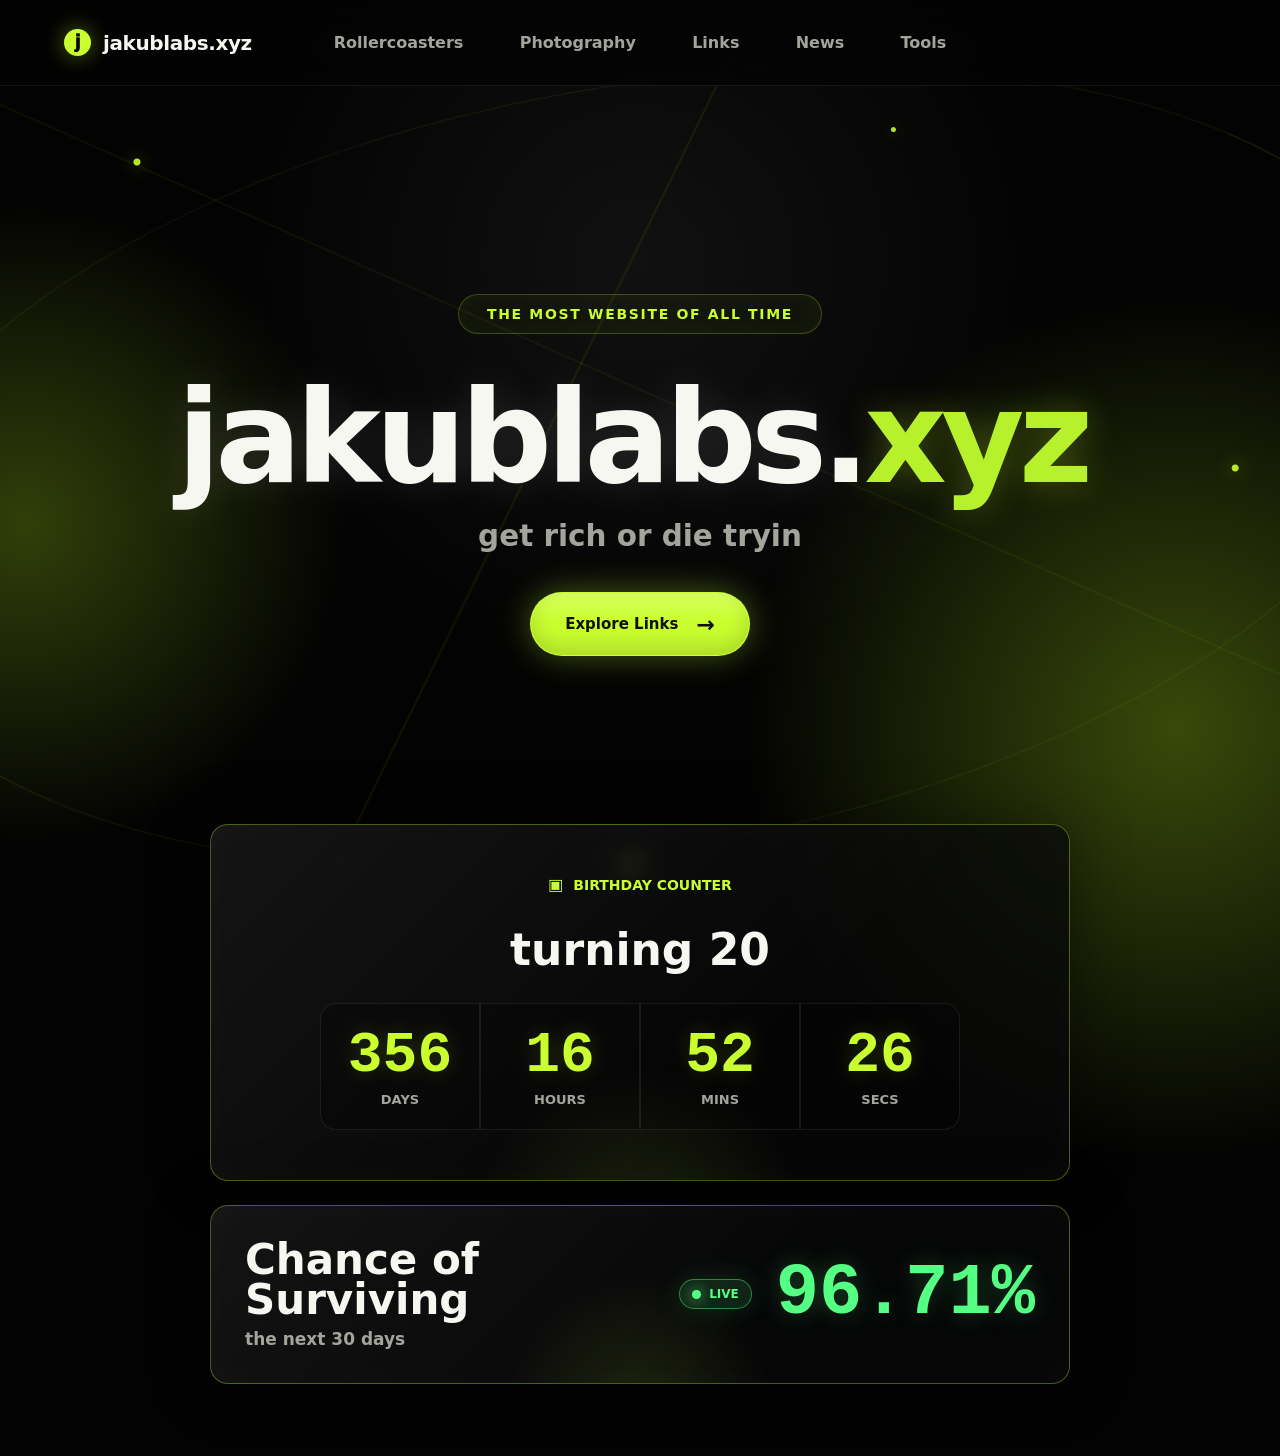
==== commit 8ffca588: "Add files via upload" ====
--- a/index.html
+++ b/index.html
@@ -8,7 +8,7 @@
   </head>
   <body>
     <header class="site-header" aria-label="Primary">
-      <a class="brand" href="#" aria-label="jakublabs.xyz home">
+      <a class="brand" href="/" aria-label="jakublabs.xyz home">
         <span class="brand-mark" aria-hidden="true"></span>
         <span>jakublabs.xyz</span>
       </a>
@@ -17,8 +17,8 @@
         <a href="https://rollercoasters.jakublabs.xyz">Rollercoasters</a>
         <a href="https://jakubondslr.myportfolio.com/">Photography</a>
         <a href="https://links.jakublabs.xyz/">Links</a>
-        <a href="news/index.html">News</a>
-        <a href="tools/index.html">Tools</a>
+        <a href="/news/">News</a>
+        <a href="/tools/">Tools</a>
       </nav>
     </header>
 
